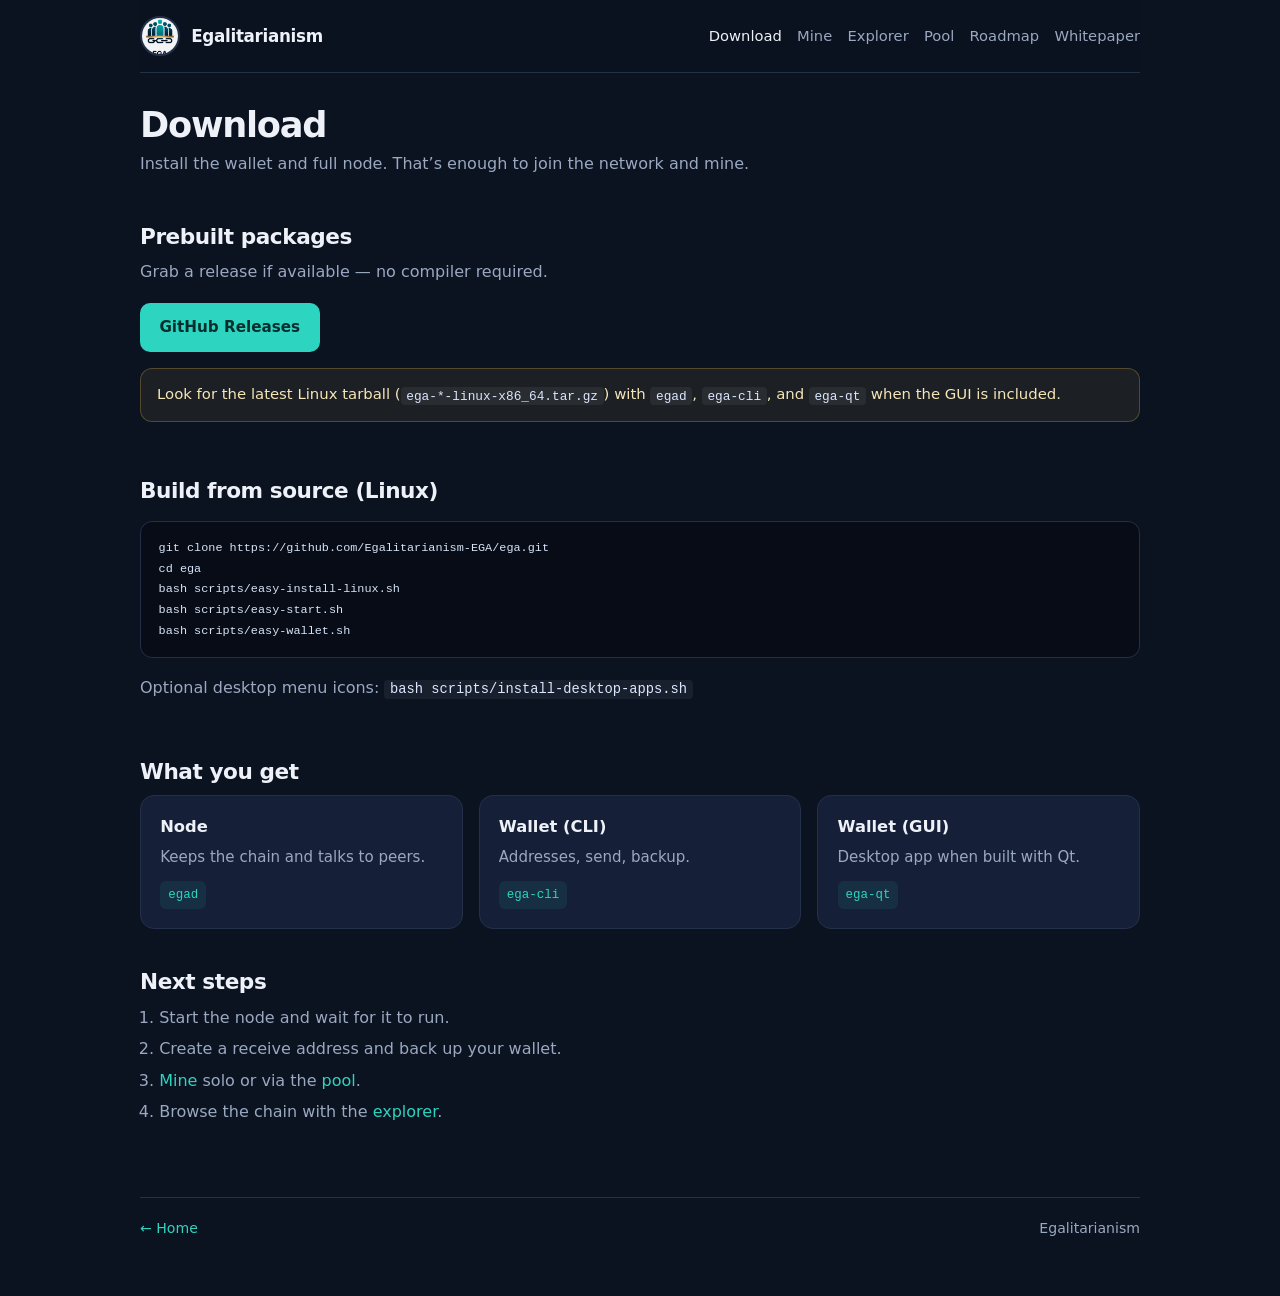
==== download.html @ bc1b164d "Professional branded site for users Logo hero, dark product theme, download/mine/explorer/pool/roadm" ====
<!DOCTYPE html>
<html lang="en">
<head>
  <meta charset="utf-8" />
  <meta name="viewport" content="width=device-width, initial-scale=1" />
  <title>Download — Egalitarianism</title>
  <link rel="icon" href="assets/icon.png" type="image/png" />
  <link rel="stylesheet" href="assets/site.css" />
</head>
<body>
  <div class="wrap">
    <header class="nav">
      <a class="brand" href="./">
        <img src="assets/icon.png" width="40" height="40" alt="EGA" />
        <span>Egalitarianism</span>
      </a>
      <nav class="nav-links">
        <a class="on" href="download.html">Download</a>
        <a href="mine.html">Mine</a>
        <a href="explorer.html">Explorer</a>
        <a href="pool.html">Pool</a>
        <a href="roadmap.html">Roadmap</a>
        <a href="whitepaper.html">Whitepaper</a>
      </nav>
    </header>

    <div class="page-head">
      <h1>Download</h1>
      <p>Install the wallet and full node. That’s enough to join the network and mine.</p>
    </div>

    <section>
      <h2>Prebuilt packages</h2>
      <p class="sub">Grab a release if available — no compiler required.</p>
      <div class="cta">
        <a class="btn btn-primary" href="https://github.com/Egalitarianism-EGA/ega/releases">GitHub Releases</a>
      </div>
      <div class="note" style="margin-top:1rem">
        Look for the latest Linux tarball (<code>ega-*-linux-x86_64.tar.gz</code>) with <code>egad</code>, <code>ega-cli</code>, and <code>ega-qt</code> when the GUI is included.
      </div>
    </section>

    <section>
      <h2>Build from source (Linux)</h2>
      <pre><code>git clone https://github.com/Egalitarianism-EGA/ega.git
cd ega
bash scripts/easy-install-linux.sh
bash scripts/easy-start.sh
bash scripts/easy-wallet.sh</code></pre>
      <p class="sub">Optional desktop menu icons: <code>bash scripts/install-desktop-apps.sh</code></p>
    </section>

    <section>
      <h2>What you get</h2>
      <div class="grid3">
        <div class="card">
          <h3>Node</h3>
          <p>Keeps the chain and talks to peers.</p>
          <div class="meta">egad</div>
        </div>
        <div class="card">
          <h3>Wallet (CLI)</h3>
          <p>Addresses, send, backup.</p>
          <div class="meta">ega-cli</div>
        </div>
        <div class="card">
          <h3>Wallet (GUI)</h3>
          <p>Desktop app when built with Qt.</p>
          <div class="meta">ega-qt</div>
        </div>
      </div>
    </section>

    <section>
      <h2>Next steps</h2>
      <ol class="steps">
        <li>Start the node and wait for it to run.</li>
        <li>Create a receive address and back up your wallet.</li>
        <li><a href="mine.html">Mine</a> solo or via the <a href="pool.html">pool</a>.</li>
        <li>Browse the chain with the <a href="explorer.html">explorer</a>.</li>
      </ol>
    </section>

    <footer>
      <span><a href="./">← Home</a></span>
      <span>Egalitarianism</span>
    </footer>
  </div>
</body>
</html>
---- assets/site.css ----
:root {
  --bg: #0b1220;
  --bg2: #111a2e;
  --card: #152038;
  --line: #243049;
  --text: #eef2f8;
  --muted: #9aa8c0;
  --accent: #2dd4bf;
  --accent2: #14b8a6;
  --gold: #e2b84a;
  --btn: #2dd4bf;
  --btn-text: #042f2e;
  --danger: #f87171;
}
* { box-sizing: border-box; margin: 0; padding: 0; }
html { scroll-behavior: smooth; }
body {
  font-family: Inter, ui-sans-serif, system-ui, -apple-system, "Segoe UI", Roboto, Helvetica, Arial, sans-serif;
  background: var(--bg);
  color: var(--text);
  line-height: 1.55;
  font-size: 16px;
  min-height: 100vh;
}
a { color: var(--accent); text-decoration: none; }
a:hover { color: #5eead4; }
.wrap { max-width: 1040px; margin: 0 auto; padding: 0 1.25rem 3.5rem; }

/* top nav */
.nav {
  display: flex; align-items: center; justify-content: space-between;
  gap: 1rem; padding: 1rem 0; border-bottom: 1px solid var(--line);
  position: sticky; top: 0; background: rgba(11,18,32,.92); backdrop-filter: blur(10px);
  z-index: 20;
}
.brand { display: flex; align-items: center; gap: .7rem; color: var(--text); font-weight: 700; letter-spacing: -.02em; }
.brand img { width: 40px; height: 40px; border-radius: 50%; object-fit: cover; border: 2px solid var(--line); background: #000; }
.brand span { font-size: 1.05rem; }
.nav-links { display: flex; flex-wrap: wrap; gap: .35rem .95rem; font-size: .92rem; }
.nav-links a { color: var(--muted); }
.nav-links a:hover, .nav-links a.on { color: var(--text); }

/* hero */
.hero {
  display: grid; grid-template-columns: 1.15fr .85fr; gap: 2rem;
  align-items: center; padding: 3rem 0 2.25rem;
}
@media (max-width: 820px) {
  .hero { grid-template-columns: 1fr; padding: 2rem 0 1.5rem; }
  .nav-links { display: none; }
}
.pill {
  display: inline-block; font-size: .78rem; font-weight: 700; letter-spacing: .06em;
  text-transform: uppercase; color: #042f2e; background: var(--gold);
  padding: .28rem .65rem; border-radius: 999px; margin-bottom: .9rem;
}
h1 {
  font-size: clamp(2rem, 4.5vw, 2.85rem); line-height: 1.12;
  letter-spacing: -.035em; font-weight: 800; margin-bottom: .85rem;
}
.lead { color: var(--muted); font-size: 1.08rem; max-width: 36rem; margin-bottom: 1.4rem; }
.cta { display: flex; flex-wrap: wrap; gap: .65rem; }
.btn {
  display: inline-flex; align-items: center; justify-content: center;
  padding: .72rem 1.15rem; border-radius: 10px; font-weight: 700; font-size: .95rem;
  border: 1px solid transparent; cursor: pointer;
}
.btn-primary { background: var(--btn); color: var(--btn-text); }
.btn-primary:hover { background: #5eead4; color: var(--btn-text); }
.btn-ghost { background: transparent; color: var(--text); border-color: var(--line); }
.btn-ghost:hover { border-color: #3d4f6f; color: #fff; }

.hero-visual {
  background: radial-gradient(circle at 50% 30%, #1f3358 0%, var(--bg2) 55%, var(--bg) 100%);
  border: 1px solid var(--line); border-radius: 20px; padding: 1.5rem;
  text-align: center; box-shadow: 0 20px 50px rgba(0,0,0,.35);
}
.hero-visual img {
  width: min(240px, 70%); height: auto; border-radius: 18px;
  box-shadow: 0 12px 40px rgba(0,0,0,.45);
}
.hero-visual .tag { margin-top: 1rem; color: var(--muted); font-size: .9rem; }

/* sections */
section { padding: 1.75rem 0 0.5rem; }
section h2 {
  font-size: 1.35rem; letter-spacing: -.02em; margin-bottom: .4rem; font-weight: 750;
}
section .sub { color: var(--muted); margin-bottom: 1.15rem; }

.grid3, .grid2 {
  display: grid; gap: 1rem;
}
.grid3 { grid-template-columns: repeat(3, 1fr); }
.grid2 { grid-template-columns: 1fr 1fr; }
@media (max-width: 820px) {
  .grid3, .grid2 { grid-template-columns: 1fr; }
}

.card {
  background: var(--card); border: 1px solid var(--line); border-radius: 14px;
  padding: 1.15rem 1.2rem;
}
.card h3 { font-size: 1.02rem; margin-bottom: .4rem; }
.card p { color: var(--muted); font-size: .94rem; }
.card .meta {
  margin-top: .75rem; font-family: ui-monospace, SFMono-Regular, Menlo, Consolas, monospace;
  font-size: .78rem; color: var(--accent); background: rgba(45,212,191,.08);
  display: inline-block; padding: .28rem .5rem; border-radius: 6px;
}

table {
  width: 100%; border-collapse: collapse; background: var(--card);
  border: 1px solid var(--line); border-radius: 14px; overflow: hidden;
  font-size: .95rem;
}
th, td { text-align: left; padding: .75rem 1rem; border-bottom: 1px solid var(--line); vertical-align: top; }
th { width: 34%; color: var(--muted); font-weight: 600; background: rgba(0,0,0,.18); }
tr:last-child th, tr:last-child td { border-bottom: none; }

pre, code { font-family: ui-monospace, SFMono-Regular, Menlo, Consolas, monospace; }
code {
  font-size: .86em; background: rgba(255,255,255,.06); padding: .12rem .35rem;
  border-radius: 4px; color: #dbe7ff;
}
pre {
  background: #070c16; border: 1px solid var(--line); color: #d7e3f7;
  padding: 1rem 1.1rem; border-radius: 12px; overflow-x: auto; margin: .85rem 0 1.1rem;
  font-size: .86rem; line-height: 1.5;
}
pre code { background: none; padding: 0; color: inherit; }

.steps { color: var(--muted); padding-left: 1.2rem; margin: .5rem 0 1rem; }
.steps li { margin: .4rem 0; }

.note {
  background: rgba(226,184,74,.08); border: 1px solid rgba(226,184,74,.28);
  color: #f5e6b8; border-radius: 12px; padding: .9rem 1rem; margin: 1rem 0; font-size: .93rem;
}
.ok {
  background: rgba(45,212,191,.08); border: 1px solid rgba(45,212,191,.25);
  color: #b7f5eb; border-radius: 12px; padding: .9rem 1rem; margin: 1rem 0; font-size: .93rem;
}

.roadmap { display: grid; gap: .75rem; }
.road-item {
  display: grid; grid-template-columns: 110px 1fr; gap: 1rem;
  background: var(--card); border: 1px solid var(--line); border-radius: 12px; padding: 1rem 1.1rem;
}
@media (max-width: 600px) { .road-item { grid-template-columns: 1fr; } }
.road-item .when { color: var(--accent); font-weight: 700; font-size: .88rem; }
.road-item h3 { margin-bottom: .25rem; font-size: 1rem; }
.road-item p { color: var(--muted); font-size: .92rem; }
.badge {
  display: inline-block; font-size: .72rem; font-weight: 700; text-transform: uppercase;
  letter-spacing: .04em; padding: .15rem .45rem; border-radius: 999px; margin-left: .35rem;
  vertical-align: middle;
}
.badge-done { background: rgba(45,212,191,.15); color: var(--accent); }
.badge-now { background: rgba(226,184,74,.15); color: var(--gold); }
.badge-next { background: rgba(255,255,255,.06); color: var(--muted); }

.page-head { padding: 2rem 0 1rem; }
.page-head h1 { font-size: clamp(1.7rem, 3vw, 2.2rem); margin-bottom: .45rem; }
.page-head p { color: var(--muted); max-width: 40rem; }

footer {
  margin-top: 3rem; padding-top: 1.25rem; border-top: 1px solid var(--line);
  color: var(--muted); font-size: .88rem;
  display: flex; justify-content: space-between; flex-wrap: wrap; gap: .5rem;
}

/* paper */
.paper p, .paper li { color: #d5deee; }
.paper h2 {
  margin-top: 2rem; padding-top: 1.1rem; border-top: 1px solid var(--line);
  font-size: 1.2rem;
}
.paper h2:first-of-type { border-top: 0; padding-top: 0; }
.paper ul, .paper ol { margin: .5rem 0 1rem 1.2rem; color: var(--muted); }
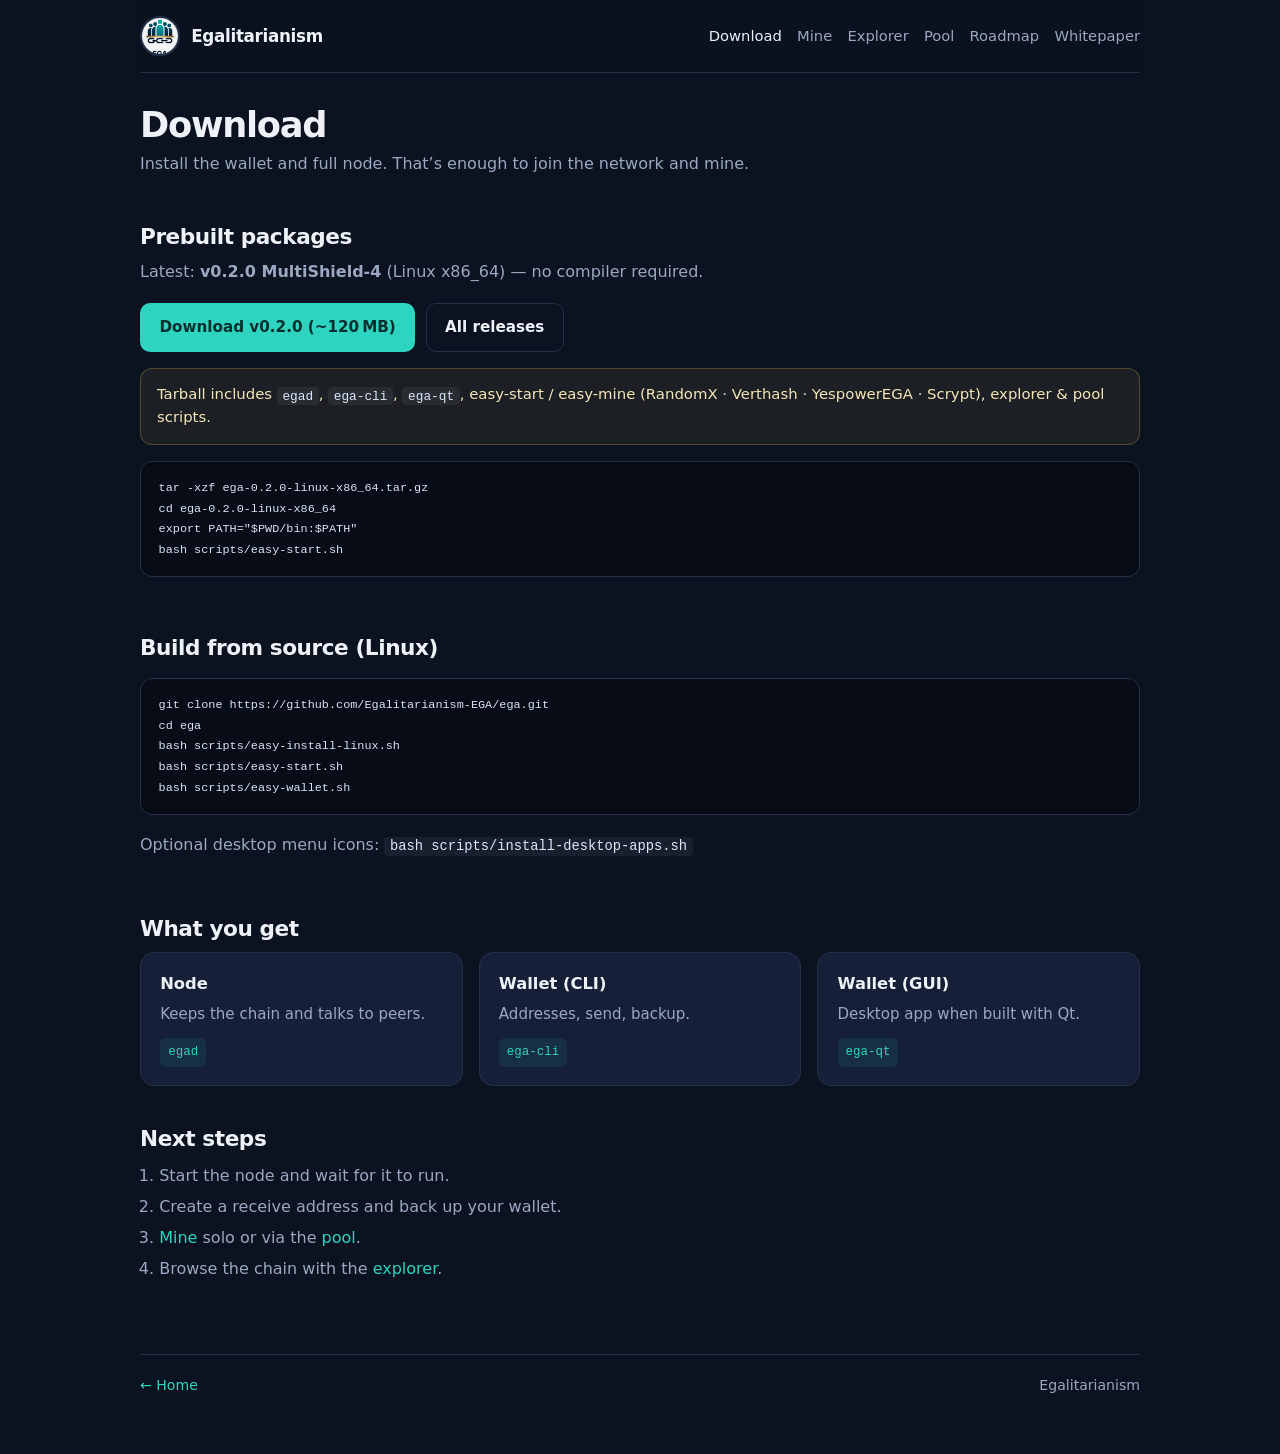
==== commit ed08fb6a: "Download page: link v0.2.0 MultiShield-4 Linux tarball" ====
--- a/download.html
+++ b/download.html
@@ -31,13 +31,18 @@
 
     <section>
       <h2>Prebuilt packages</h2>
-      <p class="sub">Grab a release if available — no compiler required.</p>
+      <p class="sub">Latest: <b>v0.2.0 MultiShield-4</b> (Linux x86_64) — no compiler required.</p>
       <div class="cta">
-        <a class="btn btn-primary" href="https://github.com/Egalitarianism-EGA/ega/releases">GitHub Releases</a>
+        <a class="btn btn-primary" href="https://github.com/Egalitarianism-EGA/ega/releases/download/v0.2.0/ega-0.2.0-linux-x86_64.tar.gz">Download v0.2.0 (~120 MB)</a>
+        <a class="btn btn-ghost" href="https://github.com/Egalitarianism-EGA/ega/releases">All releases</a>
       </div>
       <div class="note" style="margin-top:1rem">
-        Look for the latest Linux tarball (<code>ega-*-linux-x86_64.tar.gz</code>) with <code>egad</code>, <code>ega-cli</code>, and <code>ega-qt</code> when the GUI is included.
+        Tarball includes <code>egad</code>, <code>ega-cli</code>, <code>ega-qt</code>, easy-start / easy-mine (RandomX · Verthash · YespowerEGA · Scrypt), explorer &amp; pool scripts.
       </div>
+      <pre style="margin-top:1rem"><code>tar -xzf ega-0.2.0-linux-x86_64.tar.gz
+cd ega-0.2.0-linux-x86_64
+export PATH="$PWD/bin:$PATH"
+bash scripts/easy-start.sh</code></pre>
     </section>
 
     <section>
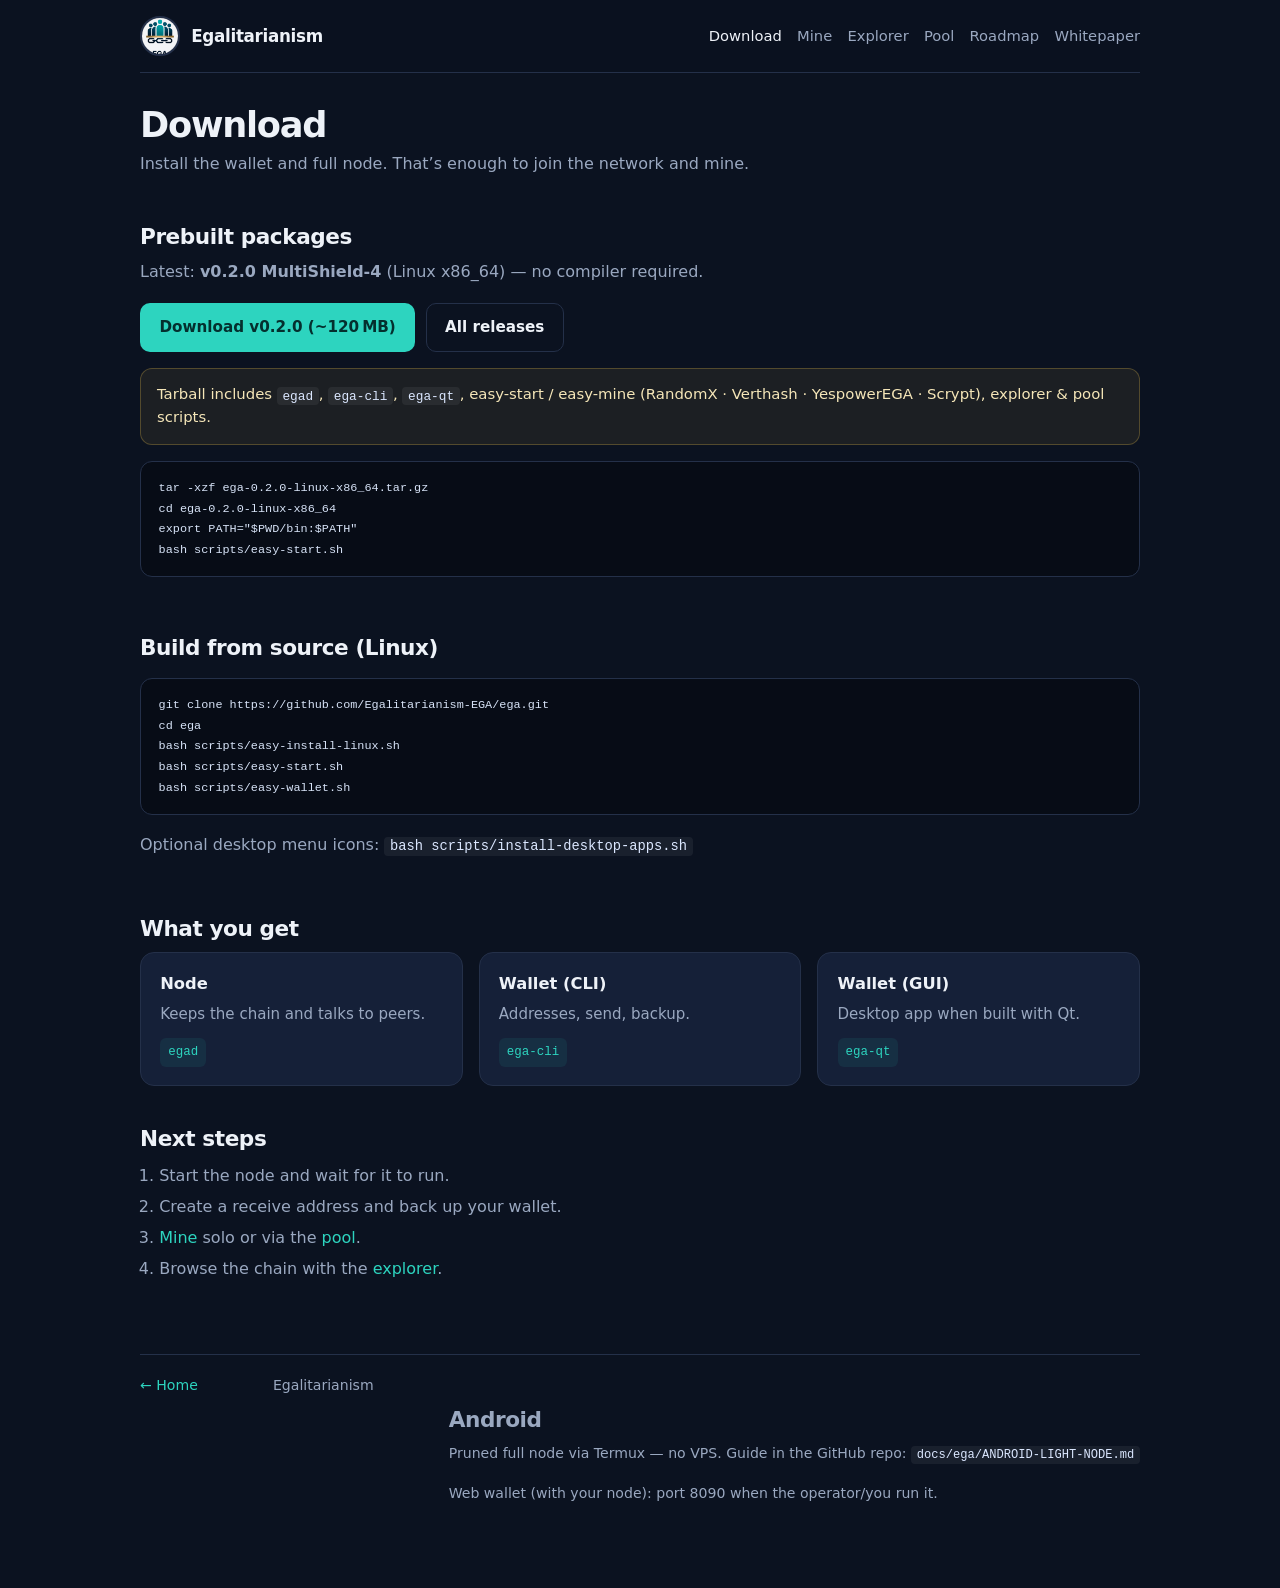
==== commit f3560592: "Website: wallet, Android node, solo/shared mining for users" ====
--- a/download.html
+++ b/download.html
@@ -89,7 +89,13 @@
     <footer>
       <span><a href="./">← Home</a></span>
       <span>Egalitarianism</span>
-    </footer>
+    
+    <section>
+      <h2>Android</h2>
+      <p class="sub">Pruned full node via Termux — no VPS. Guide in the GitHub repo: <code>docs/ega/ANDROID-LIGHT-NODE.md</code></p>
+      <p class="sub">Web wallet (with your node): port 8090 when the operator/you run it.</p>
+    </section>
+</footer>
   </div>
 </body>
 </html>
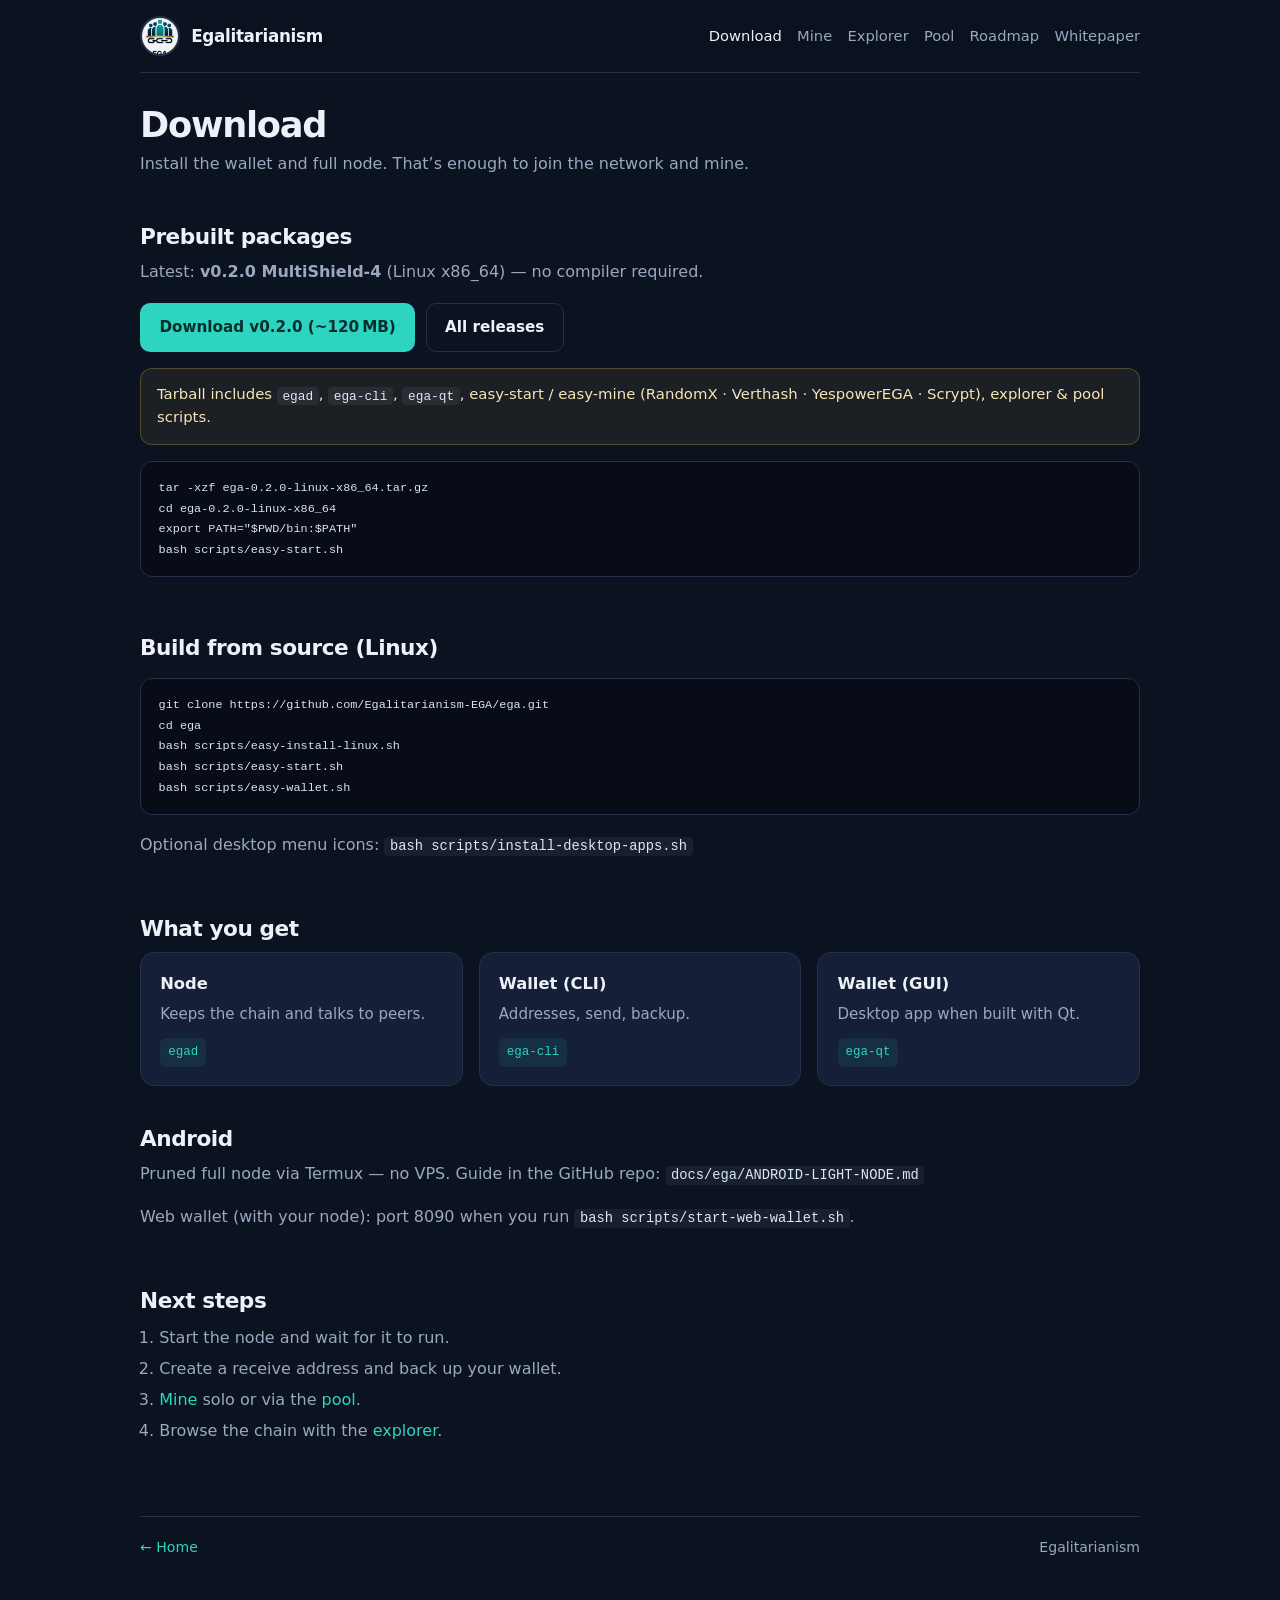
==== commit fef1b9d2: "Fix download page Android section markup" ====
--- a/download.html
+++ b/download.html
@@ -77,6 +77,12 @@
     </section>
 
     <section>
+      <h2>Android</h2>
+      <p class="sub">Pruned full node via Termux — no VPS. Guide in the GitHub repo: <code>docs/ega/ANDROID-LIGHT-NODE.md</code></p>
+      <p class="sub">Web wallet (with your node): port 8090 when you run <code>bash scripts/start-web-wallet.sh</code>.</p>
+    </section>
+
+    <section>
       <h2>Next steps</h2>
       <ol class="steps">
         <li>Start the node and wait for it to run.</li>
@@ -89,13 +95,7 @@
     <footer>
       <span><a href="./">← Home</a></span>
       <span>Egalitarianism</span>
-    
-    <section>
-      <h2>Android</h2>
-      <p class="sub">Pruned full node via Termux — no VPS. Guide in the GitHub repo: <code>docs/ega/ANDROID-LIGHT-NODE.md</code></p>
-      <p class="sub">Web wallet (with your node): port 8090 when the operator/you run it.</p>
-    </section>
-</footer>
+    </footer>
   </div>
 </body>
 </html>
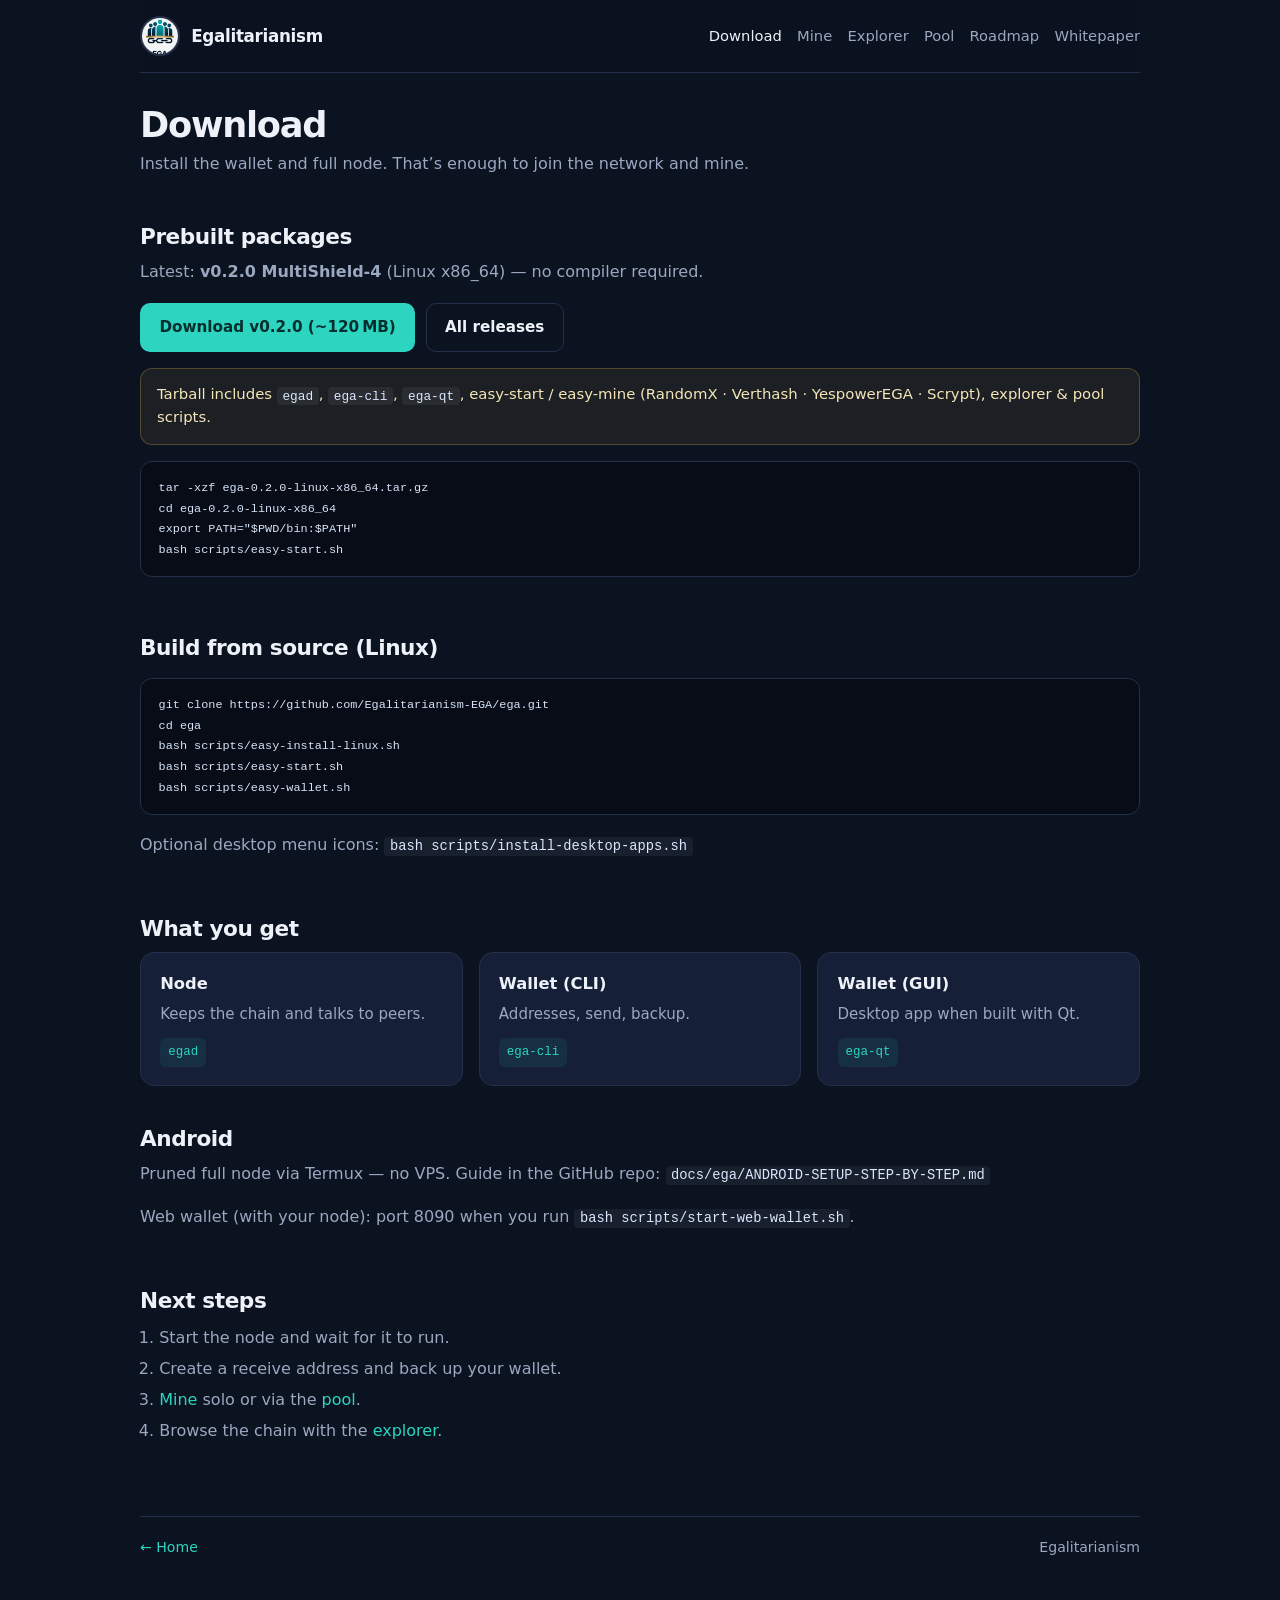
==== commit 10d952cb: "Pool page: Network/Shared/Solo layout like other pools" ====
--- a/download.html
+++ b/download.html
@@ -78,7 +78,7 @@
 
     <section>
       <h2>Android</h2>
-      <p class="sub">Pruned full node via Termux — no VPS. Guide in the GitHub repo: <code>docs/ega/ANDROID-LIGHT-NODE.md</code></p>
+      <p class="sub">Pruned full node via Termux — no VPS. Guide in the GitHub repo: <code>docs/ega/ANDROID-SETUP-STEP-BY-STEP.md</code></p>
       <p class="sub">Web wallet (with your node): port 8090 when you run <code>bash scripts/start-web-wallet.sh</code>.</p>
     </section>
 
